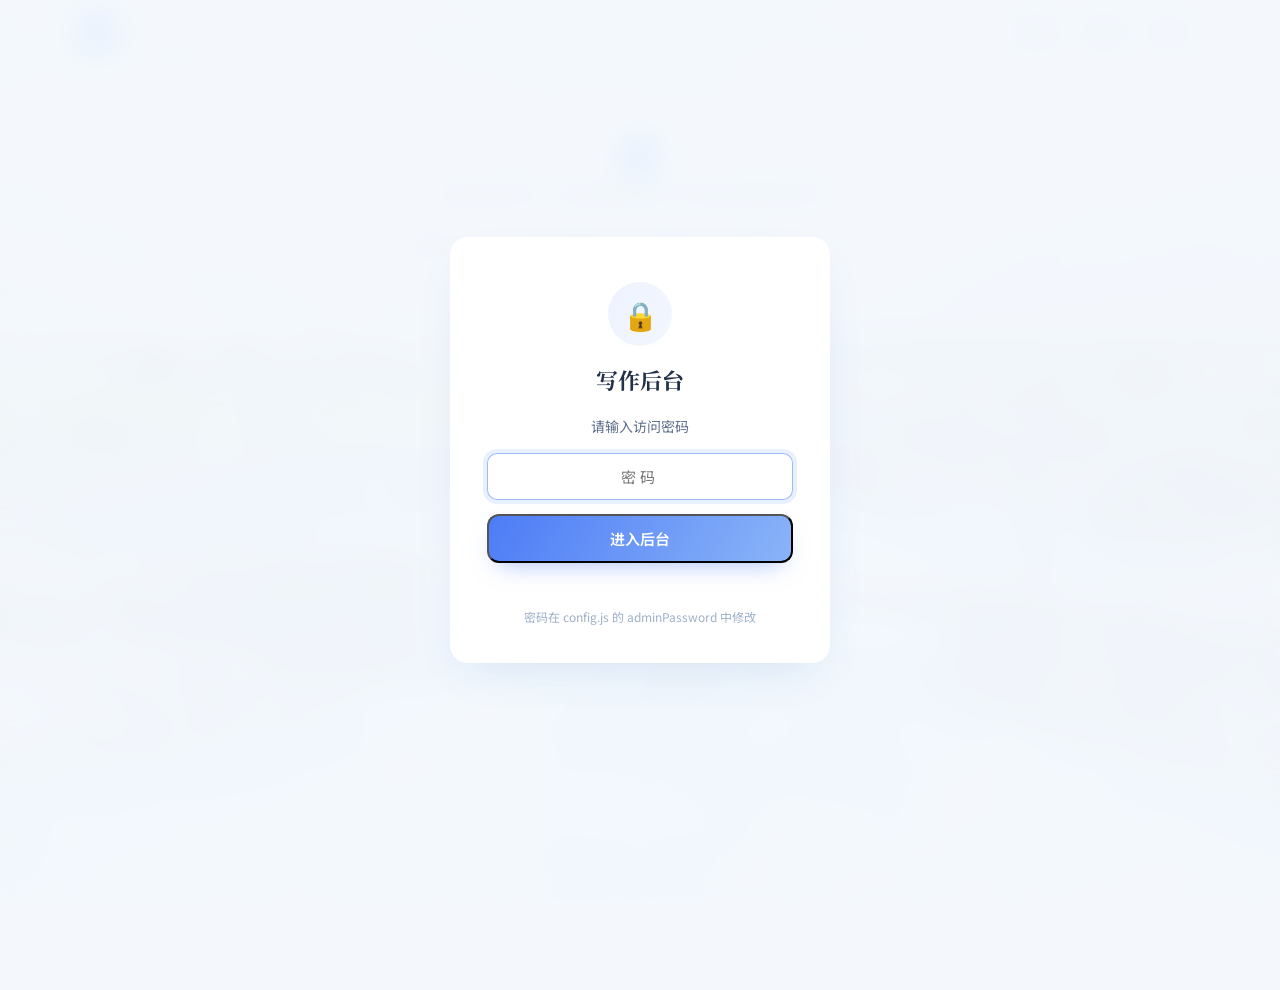
==== admin.html @ 4f680d18 "社交链接：删知乎，加B站/抖音/QQ；图标库新增 douyin/qq；版本号升 v3" ====
<!DOCTYPE html>
<html lang="zh-CN">
<head>
  <meta charset="UTF-8">
  <meta name="viewport" content="width=device-width, initial-scale=1.0">
  <meta name="description" content="写作后台">
  <link rel="icon" href="assets/favicon.svg" type="image/svg+xml">
  <link rel="preconnect" href="https://fonts.googleapis.com">
  <link rel="preconnect" href="https://fonts.gstatic.com" crossorigin>
  <link href="https://fonts.googleapis.com/css2?family=Noto+Serif+SC:wght@600;700&family=Noto+Sans+SC:wght@400;500;700&display=swap" rel="stylesheet">
  <link rel="stylesheet" href="styles.css?v=3">
  <title>写作后台 · 个人博客</title>
</head>
<body>
  <div class="bg-orbs" aria-hidden="true"></div>
  <div class="bg-grid" aria-hidden="true"></div>
  <div class="grain" aria-hidden="true"></div>

  <header class="navbar"></header>

  <!-- 密码门：未解锁时遮住整个后台 -->
  <div class="admin-gate" id="adminGate">
    <div class="admin-gate-card glass">
      <div class="admin-gate-icon">🔒</div>
      <h2>写作后台</h2>
      <p class="admin-gate-tip">请输入访问密码</p>
      <input type="password" id="gatePassword" placeholder="密码" autocomplete="off">
      <button class="btn btn-primary" id="gateBtn" type="button">进入后台</button>
      <p class="admin-gate-err" id="gateErr"></p>
      <p class="admin-gate-hint">密码在 config.js 的 adminPassword 中修改</p>
    </div>
  </div>

  <main class="admin-wrap" id="adminApp" style="display:none;">
    <div class="container">
      <div class="admin-head">
        <div>
          <h1 class="admin-title">写作后台 ✍️</h1>
          <p class="admin-hint" id="adminHint"></p>
        </div>
        <button class="btn btn-primary" id="newBtn" type="button">＋ 新建文章</button>
      </div>

      <div class="file-hint" id="fileHint"></div>

      <div class="admin-layout">
        <!-- 左侧：文章列表 -->
        <aside class="admin-side">
          <div class="admin-list-card glass">
            <h3>📚 文章管理 <span style="color:var(--muted-2);font-weight:400;" id="listCount"></span></h3>
            <ul class="admin-list" id="articleList"></ul>
          </div>
          <div class="glass" style="padding:18px 20px;font-size:13px;color:var(--muted);line-height:1.8;">
            <strong style="color:var(--text);">💡 保存方式</strong><br>
            保存后文章会写入 <code style="font-family:var(--mono);">articles/*.md</code> 文件，
            并自动重建索引。也可以直接把 Markdown 文件丢进 articles 文件夹（需要本地服务在运行时自动刷新）。
          </div>
        </aside>

        <!-- 右侧：编辑器 -->
        <form class="admin-editor glass" id="editorForm">
          <div class="form-row">
            <label for="fTitle">标题 *</label>
            <input type="text" id="fTitle" placeholder="给文章起个标题">
          </div>
          <div class="form-grid">
            <div class="form-row">
              <label for="fSlug">链接别名（留空自动生成）</label>
              <input type="text" id="fSlug" placeholder="如 my-first-post">
            </div>
            <div class="form-row">
              <label for="fDate">发布日期</label>
              <input type="date" id="fDate">
            </div>
            <div class="form-row">
              <label for="fTags">标签（逗号分隔）</label>
              <input type="text" id="fTags" placeholder="技术, 生活">
            </div>
          </div>
          <div class="form-row">
            <label for="fExcerpt">摘要（留空自动从正文截取）</label>
            <input type="text" id="fExcerpt" placeholder="一句话概括这篇文章">
          </div>
          <div class="check-row">
            <label><input type="checkbox" id="fFeatured"> ⭐ 精选（显示在首页）</label>
            <label><input type="checkbox" id="fDraft"> 📦 草稿（不对外显示）</label>
          </div>
          <div class="form-row">
            <label for="fContent">正文（Markdown）*</label>
            <textarea id="fContent" placeholder="# 开始写作…&#10;&#10;支持标题、**加粗**、`代码`、列表、表格、引用等"></textarea>
          </div>
          <div class="admin-actions">
            <button class="btn btn-primary" id="saveBtn" type="submit">💾 保存文章</button>
            <span style="color:var(--muted-2);font-size:13px;" id="saveState"></span>
          </div>
          <div class="editor-preview">
            <p style="margin:0 0 8px;font-size:12px;letter-spacing:2px;color:var(--muted-2);font-weight:600;">LIVE PREVIEW</p>
            <div id="previewBox"><p class="preview-empty">⬅ 在左侧写 Markdown，这里实时预览</p></div>
          </div>
        </form>
      </div>
    </div>
  </main>

  <footer class="footer"></footer>

  <script defer src="config.js?v=3"></script>
  <script defer src="articles/index.bundle.js?v=3"></script>
  <script defer src="js/markdown.js?v=3"></script>
  <script defer src="js/main.js?v=3"></script>
  <script defer src="js/admin.js?v=3"></script>
</body>
</html>
---- styles.css ----
/* ============================================================
 * styles.css —— 浅蓝 · DeepSeek 风格主题
 * 浅蓝白底、品牌蓝 #4d7cf6 强调色、衬线标题、DeepSeek 式上标签框
 * ============================================================ */

/* ---------- 设计变量 ---------- */
:root {
  --bg: #f4f8fd;               /* 浅蓝白 */
  --bg-deep: #e8f1fb;          /* 深一层的浅蓝 */
  --text: #223049;             /* 深蓝灰 */
  --muted: #5e6f8c;            /* 蓝灰 */
  --muted-2: #9db0c9;          /* 更浅的蓝灰 */
  --card: #ffffff;
  --glass: rgba(255, 255, 255, 0.82);
  --glass-border: rgba(255, 255, 255, 0.95);
  --stroke: rgba(110, 150, 205, 0.26);
  --shadow-sm: 0 4px 16px -6px rgba(60, 110, 190, 0.12);
  --shadow: 0 18px 44px -18px rgba(60, 110, 190, 0.18);
  --shadow-lg: 0 30px 70px -26px rgba(60, 110, 190, 0.26);
  --accent: #4d7cf6;           /* 品牌蓝 */
  --accent-2: #8ab4f8;         /* 浅蓝 */
  --accent-deep: #3a5cd9;
  --accent-soft: #e6eeff;      /* 浅蓝底 */
  --grad: linear-gradient(120deg, #4d7cf6, #8ab4f8);
  --grad-soft: linear-gradient(120deg, rgba(77, 124, 246, 0.1), rgba(138, 180, 248, 0.1));
  --radius: 18px;
  --radius-sm: 12px;
  --nav-h: 66px;
  --font: 'Noto Sans SC', 'PingFang SC', 'Microsoft YaHei', system-ui, -apple-system, sans-serif;
  --font-serif: 'Noto Serif SC', 'Songti SC', 'SimSun', serif;
  --mono: 'JetBrains Mono', 'Cascadia Code', Consolas, 'Courier New', monospace;
  --ease: cubic-bezier(0.25, 0.6, 0.3, 1);
}

/* ---------- 基础 ---------- */
*, *::before, *::after { box-sizing: border-box; }
html { scroll-behavior: smooth; -webkit-text-size-adjust: 100%; }
body {
  margin: 0;
  font-family: var(--font);
  font-size: 16px;
  line-height: 1.8;
  color: var(--text);
  background: var(--bg);
  overflow-x: hidden;
  min-height: 100vh;
}
img { max-width: 100%; display: block; }
a { color: inherit; text-decoration: none; }
button { font-family: inherit; cursor: pointer; }
::selection { background: rgba(138, 180, 248, 0.4); }

::-webkit-scrollbar { width: 10px; height: 10px; }
::-webkit-scrollbar-track { background: transparent; }
::-webkit-scrollbar-thumb {
  background: #bcd2f5;
  border-radius: 99px;
  border: 2px solid var(--bg);
}
::-webkit-scrollbar-thumb:hover { background: #a3c0ee; }

.container { width: min(1120px, 92vw); margin-inline: auto; }

/* 内容层：置于背景层（z-index 0/1）之上 */
main, .footer {
  position: relative;
  z-index: 10;
}

/* ---------- 背景：DeepSeek 式浅蓝光背景（多角度柔光 + 光带 + 细网格） ---------- */
.bg-orbs {
  position: fixed;
  top: 0; right: 0; bottom: 0; left: 0;
  z-index: 0;
  overflow: hidden;
  pointer-events: none;
  background:
    /* 顶部浅蓝渐变（DeepSeek 首页同款手法） */
    linear-gradient(180deg, #cfe2fa 0%, rgba(244, 248, 253, 0) 42%),
    /* 中央主柔光 */
    radial-gradient(46% 40% at 50% 26%, rgba(160, 198, 246, 0.5), transparent 70%),
    /* 左上 · 天蓝 */
    radial-gradient(34% 30% at 10% 4%, rgba(175, 210, 250, 0.5), transparent 68%),
    /* 右上 · 浅蓝 */
    radial-gradient(28% 26% at 94% 10%, rgba(185, 215, 252, 0.44), transparent 66%),
    /* 左下 · 雾蓝 */
    radial-gradient(30% 28% at 4% 94%, rgba(195, 220, 252, 0.46), transparent 64%),
    /* 右下 · 淡蓝 */
    radial-gradient(36% 32% at 93% 90%, rgba(170, 205, 246, 0.44), transparent 68%),
    var(--bg);
}
/* 斜向极光光带 */
.bg-orbs::before {
  content: '';
  position: absolute;
  left: 50%; top: 14%;
  width: 150vmax; height: 58vmax;
  transform: translateX(-50%) rotate(-16deg);
  background: radial-gradient(ellipse 48% 52% at 50% 50%, rgba(165, 200, 246, 0.32), transparent 72%);
  filter: blur(8px);
}
/* 中央渐隐的细网格 */
.bg-grid {
  position: fixed;
  top: 0; right: 0; bottom: 0; left: 0;
  z-index: 1;
  pointer-events: none;
  background-image:
    linear-gradient(rgba(90, 130, 200, 0.06) 1px, transparent 1px),
    linear-gradient(90deg, rgba(90, 130, 200, 0.06) 1px, transparent 1px);
  background-size: 48px 48px;
  -webkit-mask-image: radial-gradient(ellipse 85% 72% at 50% 26%, #000 22%, transparent 78%);
  mask-image: radial-gradient(ellipse 85% 72% at 50% 26%, #000 22%, transparent 78%);
}
.grain {
  position: fixed;
  top: 0; right: 0; bottom: 0; left: 0;
  z-index: 1;
  pointer-events: none;
  opacity: 0.35;
  background-image: radial-gradient(rgba(70, 110, 170, 0.06) 1px, transparent 1px);
  background-size: 20px 20px;
}

/* ---------- 背景照片模式（assets/backgrounds/ 或 config.js 指定） ----------
 * 照片铺满全屏，垫一层白色纱幕保证正文可读；
 * brightness 提升照片亮度，纱幕减薄让照片更清晰 */
body.has-bg-image .bg-orbs {
  background: var(--bg-img) center / cover no-repeat, var(--bg);
  filter: brightness(1.15);
}
body.has-bg-image .bg-orbs::before { display: none; } /* 关掉光带，避免抢视觉 */
body.has-bg-image .bg-orbs::after {
  content: '';
  position: absolute; inset: 0;
  background: linear-gradient(180deg, rgba(248, 251, 255, 0.84) 0%, rgba(248, 251, 255, 0.66) 45%, rgba(248, 251, 255, 0.78) 100%);
}
body.has-bg-image .bg-grid { opacity: 0.2; }
body.has-bg-image .grain { opacity: 0.15; }

/* ---------- 通用 ---------- */
.glass {
  background: var(--card);
  border: 1px solid rgba(255, 255, 255, 0.9);
  border-radius: var(--radius);
  box-shadow: var(--shadow);
}
.grad-text {
  background: var(--grad);
  -webkit-background-clip: text; background-clip: text;
  -webkit-text-fill-color: transparent; color: transparent;
}
.section { padding: 84px 0 16px; scroll-margin-top: calc(var(--nav-h) + 20px); }
.section-head { text-align: center; margin-bottom: 44px; }
.section-kicker {
  display: inline-flex; align-items: center; gap: 8px;
  font-size: 12.5px; font-weight: 600; letter-spacing: 3.5px; text-transform: uppercase;
  color: var(--accent);
  padding: 6px 16px; border-radius: 99px;
  background: rgba(255, 255, 255, 0.85);
  border: 1px solid var(--stroke);
}
.section-title {
  font-family: var(--font-serif);
  font-size: clamp(1.75rem, 4vw, 2.5rem);
  font-weight: 700; margin: 18px 0 10px; letter-spacing: 0.5px;
}
.section-sub { color: var(--muted); max-width: 560px; margin: 0 auto; font-size: 15.5px; }

.chip {
  display: inline-flex; align-items: center; gap: 6px;
  padding: 3px 12px; border-radius: 99px;
  font-size: 12.5px; font-weight: 500; line-height: 1.6;
  background: rgba(255, 255, 255, 0.9);
  border: 1px solid var(--stroke);
  color: var(--muted);
  white-space: nowrap;
}
.chip-tag { color: var(--accent-deep); background: var(--accent-soft); border-color: rgba(77, 124, 246, 0.28); }
.chip-date { color: var(--muted); }

/* ---------- 按钮 ---------- */
.btn {
  display: inline-flex; align-items: center; gap: 8px;
  padding: 12px 26px; border-radius: 12px;
  font-weight: 600; font-size: 15px;
  transition: transform 0.25s var(--ease), box-shadow 0.25s var(--ease), background 0.25s;
}
.btn-primary {
  color: #fff;
  background: var(--grad);
  box-shadow: 0 10px 26px -12px rgba(77, 124, 246, 0.6);
}
.btn-primary:hover { transform: translateY(-2px); box-shadow: 0 16px 34px -14px rgba(77, 124, 246, 0.72); }
.btn-ghost {
  color: var(--text);
  background: rgba(255, 255, 255, 0.9);
  border: 1px solid var(--stroke);
  box-shadow: var(--shadow-sm);
}
.btn-ghost:hover { transform: translateY(-2px); box-shadow: var(--shadow); border-color: rgba(77, 124, 246, 0.45); }
.icon { width: 18px; height: 18px; flex: none; }
.icon-sm { width: 14px; height: 14px; }
.icon-xs { width: 12px; height: 12px; }

/* ---------- 导航栏 ---------- */
.navbar {
  position: fixed; top: 0; left: 0; right: 0; z-index: 100;
  height: var(--nav-h);
  display: flex; align-items: center;
  background: rgba(244, 248, 253, 0.85);
  backdrop-filter: blur(16px) saturate(140%);
  -webkit-backdrop-filter: blur(16px) saturate(140%);
  border-bottom: 1px solid transparent;
  transition: box-shadow 0.3s, background 0.3s, border-color 0.3s;
}
.navbar.scrolled {
  background: rgba(244, 248, 253, 0.94);
  border-bottom-color: var(--stroke);
  box-shadow: 0 8px 24px -16px rgba(60, 110, 190, 0.22);
}
.nav-inner { display: flex; align-items: center; justify-content: space-between; gap: 16px; }
.nav-logo { display: flex; align-items: center; gap: 10px; font-family: var(--font-serif); font-weight: 700; font-size: 18px; letter-spacing: 1px; }
.nav-logo-mark {
  display: grid; place-items: center;
  width: 36px; height: 36px; border-radius: 10px;
  background: var(--grad); color: #fff;
  font-size: 17px; font-weight: 700;
  font-family: var(--font-serif);
  box-shadow: 0 8px 18px -8px rgba(77, 124, 246, 0.55);
  transition: transform 0.3s var(--ease);
}
.nav-logo:hover .nav-logo-mark { transform: rotate(-6deg) scale(1.04); }
.nav-links { display: flex; align-items: center; gap: 4px; }
.nav-link {
  padding: 8px 16px; border-radius: 10px;
  font-weight: 500; font-size: 15px; color: var(--muted);
  transition: color 0.2s, background 0.2s;
  display: inline-flex; align-items: center; gap: 6px;
}
.nav-link:hover { color: var(--text); background: rgba(230, 238, 255, 0.7); }
.nav-link.active { color: var(--accent-deep); background: var(--accent-soft); font-weight: 600; }
.nav-burger { display: none; background: none; border: none; width: 40px; height: 40px; flex-direction: column; align-items: center; justify-content: center; gap: 5px; }
.nav-burger span { width: 20px; height: 2px; background: var(--text); border-radius: 2px; transition: 0.3s var(--ease); }
.nav-burger.open span:nth-child(1) { transform: translateY(7px) rotate(45deg); }
.nav-burger.open span:nth-child(2) { opacity: 0; }
.nav-burger.open span:nth-child(3) { transform: translateY(-7px) rotate(-45deg); }

/* ---------- Hero ---------- */
.hero {
  min-height: calc(100vh - var(--nav-h));
  display: flex; align-items: center; justify-content: center;
  padding: calc(var(--nav-h) + 50px) 0 60px;
  text-align: center;
}
/* DeepSeek 式上标签框（悬浮胶囊） */
.hero-badge {
  display: inline-flex; align-items: center; gap: 9px;
  padding: 8px 18px; border-radius: 999px;
  background: rgba(255, 255, 255, 0.72);
  backdrop-filter: blur(12px);
  -webkit-backdrop-filter: blur(12px);
  border: 1px solid rgba(120, 160, 240, 0.45);
  box-shadow: 0 8px 24px -12px rgba(77, 124, 246, 0.4), inset 0 0 0 1px rgba(255, 255, 255, 0.55);
  font-size: 13.5px; font-weight: 500; color: var(--accent-deep);
  transition: transform 0.25s var(--ease), box-shadow 0.25s, border-color 0.25s;
  opacity: 0; animation: fadeUp 0.7s var(--ease) 0.05s forwards;
}
.hero-badge:hover {
  transform: translateY(-2px);
  border-color: rgba(77, 124, 246, 0.65);
  box-shadow: 0 12px 30px -12px rgba(77, 124, 246, 0.5), inset 0 0 0 1px rgba(255, 255, 255, 0.55);
}
.hero-badge .badge-dot {
  width: 8px; height: 8px; border-radius: 50%; flex: none;
  background: linear-gradient(135deg, #4d7cf6, #8ab4f8);
  box-shadow: 0 0 0 3px rgba(77, 124, 246, 0.18);
}
.hero-badge .badge-arrow { font-size: 14px; line-height: 1; color: var(--accent); transition: transform 0.25s var(--ease); }
.hero-badge:hover .badge-arrow { transform: translateX(3px); }
.hero-kicker {
  display: inline-flex; align-items: center; gap: 8px;
  font-size: 13px; font-weight: 600; letter-spacing: 4px;
  color: var(--accent);
  opacity: 0; animation: fadeUp 0.7s var(--ease) 0.15s forwards;
}
.hero-title {
  font-family: var(--font-serif);
  font-size: clamp(2.6rem, 6.5vw, 4.4rem);
  font-weight: 700; letter-spacing: 1px;
  line-height: 1.25; margin: 20px 0 14px;
  opacity: 0; animation: fadeUp 0.7s var(--ease) 0.28s forwards;
}
.hero-name { color: var(--accent); }
.hero-roles {
  font-size: clamp(1.1rem, 2.6vw, 1.45rem);
  color: var(--muted); margin-bottom: 18px;
  opacity: 0; animation: fadeUp 0.7s var(--ease) 0.4s forwards;
}
/* 随机一言组件 */
.hero-quote {
  display: flex; align-items: center; gap: 14px;
  max-width: 640px; margin: 0 auto 30px;
  padding: 13px 18px;
  background: rgba(255, 255, 255, 0.72);
  border: 1px solid rgba(110, 150, 205, 0.24);
  border-radius: 14px;
  backdrop-filter: blur(10px);
  -webkit-backdrop-filter: blur(10px);
  box-shadow: var(--shadow-sm);
  text-align: left;
  opacity: 0; animation: fadeUp 0.7s var(--ease) 0.5s forwards;
}
.hero-quote-mark {
  flex: none; font-size: 24px; line-height: 1;
  color: var(--accent); font-family: var(--font-serif);
  opacity: 0.7;
}
.hero-quote-body { flex: 1; min-width: 0; }
.hero-quote-text {
  margin: 0 0 3px; font-size: 15px; color: #3c4658; line-height: 1.8;
  font-family: var(--font-serif);
}
.hero-quote-from { color: var(--muted-2); font-size: 12.5px; }
.hero-quote-refresh {
  flex: none; width: 34px; height: 34px; border-radius: 50%;
  display: grid; place-items: center;
  border: 1px solid var(--stroke); background: rgba(255, 255, 255, 0.92);
  color: var(--accent);
  transition: transform 0.3s var(--ease), border-color 0.2s, box-shadow 0.2s;
}
.hero-quote-refresh:hover { transform: rotate(160deg); border-color: rgba(77, 124, 246, 0.5); box-shadow: var(--shadow-sm); }
.hero-quote-refresh.spinning { animation: spin 0.7s linear infinite; }
@keyframes spin { to { transform: rotate(360deg); } }
.hero-desc {
  max-width: 620px; margin: 0 auto 34px;
  color: var(--muted); font-size: 16.5px;
  opacity: 0; animation: fadeUp 0.7s var(--ease) 0.6s forwards;
}
.hero-actions {
  display: flex; gap: 14px; justify-content: center; flex-wrap: wrap;
  opacity: 0; animation: fadeUp 0.7s var(--ease) 0.72s forwards;
}
.hero-chips {
  display: flex; gap: 10px; justify-content: center; flex-wrap: wrap;
  margin-top: 46px;
  opacity: 0; animation: fadeUp 0.7s var(--ease) 0.84s forwards;
}
.hero-chip {
  padding: 7px 16px; border-radius: 99px;
  background: rgba(255, 255, 255, 0.9);
  border: 1px solid var(--stroke);
  font-weight: 500; font-size: 13.5px; color: var(--muted);
}

/* ---------- 关于 ---------- */
.about-grid {
  display: grid; grid-template-columns: 290px 1fr; gap: 38px; align-items: start;
}
.about-card { padding: 36px 28px; text-align: center; position: sticky; top: calc(var(--nav-h) + 30px); }
.avatar-wrap {
  width: 140px; height: 140px; margin: 0 auto 20px;
  border-radius: 50%; padding: 5px;
  background: var(--grad);
  box-shadow: 0 14px 30px -12px rgba(77, 124, 246, 0.5);
}
.avatar-wrap img { width: 100%; height: 100%; border-radius: 50%; object-fit: cover; border: 4px solid #fff; }
.about-name { font-family: var(--font-serif); font-size: 21px; font-weight: 700; margin: 0 0 4px; }
.about-role { color: var(--accent); font-weight: 500; font-size: 13.5px; margin-bottom: 18px; }
.about-socials { display: flex; gap: 10px; justify-content: center; flex-wrap: wrap; }
.social-pill {
  display: inline-flex; align-items: center; gap: 7px;
  padding: 7px 14px; border-radius: 10px; font-size: 13px; font-weight: 500;
  background: rgba(255, 255, 255, 0.9); border: 1px solid var(--stroke);
  transition: transform 0.25s var(--ease), box-shadow 0.25s, border-color 0.25s;
}
.social-pill:hover { transform: translateY(-2px); box-shadow: var(--shadow-sm); border-color: rgba(77, 124, 246, 0.45); color: var(--accent-deep); }
.about-main { display: flex; flex-direction: column; gap: 24px; }
.about-text-card { padding: 34px 38px; }
.about-text-card p { margin: 0 0 14px; color: #39445c; font-size: 16px; line-height: 1.95; }
.about-text-card p:last-child { margin-bottom: 0; }
.about-text-card p:first-of-type::first-letter {
  float: left; font-size: 3.1em; line-height: 0.85; padding-right: 10px;
  color: var(--accent);
  font-family: var(--font-serif);
  font-weight: 700;
}
.stats-row { display: grid; grid-template-columns: repeat(auto-fit, minmax(140px, 1fr)); gap: 16px; }
.stat-card { padding: 24px 18px; text-align: center; transition: transform 0.3s var(--ease), box-shadow 0.3s; }
.stat-card:hover { transform: translateY(-4px); box-shadow: var(--shadow-lg); }
.stat-num { font-family: var(--font-serif); font-size: 2rem; font-weight: 700; color: var(--accent); }
.stat-label { color: var(--muted); font-size: 13.5px; margin-top: 4px; }
.skill-card { padding: 30px 34px; }
.skill-item { margin-bottom: 18px; }
.skill-item:last-child { margin-bottom: 0; }
.skill-top { display: flex; justify-content: space-between; font-size: 14.5px; margin-bottom: 8px; font-weight: 600; }
.skill-bar {
  height: 7px; border-radius: 99px; overflow: hidden;
  background: rgba(77, 124, 246, 0.12);
}
.skill-fill {
  height: 100%; width: 0; border-radius: 99px;
  background: var(--grad);
  transition: width 1.2s var(--ease);
}
.interest-chips { display: flex; flex-wrap: wrap; gap: 10px; }
.interest-chip {
  padding: 7px 15px; border-radius: 99px; font-size: 13.5px;
  background: rgba(255, 255, 255, 0.9); border: 1px solid var(--stroke);
  color: var(--muted); font-weight: 500;
  transition: 0.25s var(--ease);
}
.interest-chip:hover { transform: translateY(-2px); color: var(--accent-deep); border-color: rgba(77, 124, 246, 0.45); box-shadow: var(--shadow-sm); }

/* ---------- 文章卡片 ---------- */
.posts-grid {
  display: grid; grid-template-columns: repeat(auto-fill, minmax(320px, 1fr)); gap: 24px;
}
.post-card { overflow: hidden; transition: transform 0.3s var(--ease), box-shadow 0.3s; }
.post-card:hover { transform: translateY(-5px); box-shadow: var(--shadow-lg); }
.post-cover {
  position: relative; display: block; height: 176px;
  display: flex; align-items: center; justify-content: center;
  overflow: hidden;
  /* 背景渐变由 js/main.js 的 coverFor(slug) 按文章生成内联样式 */
}
.post-cover::after {
  content: ''; position: absolute; inset: 0;
  background-image: radial-gradient(rgba(77, 124, 246, 0.12) 1.5px, transparent 1.5px);
  background-size: 22px 22px;
}
.post-cover-icon {
  font-size: 3.8rem; line-height: 1; position: relative; z-index: 1;
  opacity: 0.9;
}
.post-badge {
  position: absolute; top: 14px; left: 14px; z-index: 2;
  padding: 5px 12px; border-radius: 99px;
  background: rgba(255, 255, 255, 0.92);
  font-size: 12px; font-weight: 600; color: var(--accent-deep);
  box-shadow: var(--shadow-sm);
}
.post-body { padding: 24px 26px 22px; }
.post-meta { display: flex; align-items: center; gap: 12px; margin-bottom: 12px; flex-wrap: wrap; }
.post-readtime { color: var(--muted-2); font-size: 13px; }
.post-title { font-family: var(--font-serif); font-size: 1.24rem; line-height: 1.5; margin: 0 0 10px; font-weight: 700; letter-spacing: 0.3px; }
.post-title a { transition: color 0.2s; }
.post-title a:hover { color: var(--accent); }
.post-excerpt {
  color: var(--muted); font-size: 14.5px; margin: 0 0 16px;
  display: -webkit-box; -webkit-line-clamp: 2; -webkit-box-orient: vertical; overflow: hidden;
}
.post-foot { display: flex; align-items: center; justify-content: space-between; gap: 10px; flex-wrap: wrap; }
.post-more {
  display: inline-flex; align-items: center; gap: 6px;
  font-weight: 600; font-size: 14px; color: var(--accent);
  transition: gap 0.25s var(--ease);
}
.post-more:hover { gap: 10px; }

/* ---------- 文章列表页 ---------- */
.list-hero { padding: calc(var(--nav-h) + 70px) 0 8px; text-align: center; }
.list-title { font-family: var(--font-serif); font-size: clamp(2rem, 5vw, 2.9rem); font-weight: 700; letter-spacing: 1px; margin: 14px 0 8px; }
.list-sub { color: var(--muted); margin: 0 0 30px; }
.list-tools { display: flex; gap: 14px; justify-content: center; flex-wrap: wrap; margin-bottom: 40px; }
.search-box { position: relative; flex: 1; min-width: 260px; max-width: 480px; }
.search-box input {
  width: 100%; padding: 12px 20px 12px 46px;
  border-radius: 12px; border: 1px solid var(--stroke);
  background: rgba(255, 255, 255, 0.92);
  font-family: inherit; font-size: 15px; color: var(--text);
  outline: none; transition: 0.25s;
}
.search-box input:focus { border-color: rgba(77, 124, 246, 0.55); box-shadow: 0 0 0 4px rgba(138, 180, 248, 0.2); }
.search-box .search-ico {
  position: absolute; left: 17px; top: 50%; transform: translateY(-50%);
  color: var(--muted-2); pointer-events: none;
}
.tag-filters { display: flex; gap: 8px; flex-wrap: wrap; justify-content: center; }
.tag-filter {
  padding: 8px 18px; border-radius: 99px; border: 1px solid var(--stroke);
  background: rgba(255, 255, 255, 0.85);
  font-size: 14px; font-weight: 500; color: var(--muted);
  transition: 0.25s var(--ease);
}
.tag-filter:hover { transform: translateY(-2px); border-color: rgba(77, 124, 246, 0.45); }
.tag-filter.on { color: #fff; background: var(--grad); border-color: transparent; box-shadow: 0 8px 20px -10px rgba(77, 124, 246, 0.55); }
.empty-tip { text-align: center; color: var(--muted); padding: 60px 0; font-size: 16px; }
.empty-tip .big { font-size: 3rem; display: block; margin-bottom: 12px; }

/* ---------- 文章阅读页 ---------- */
.read-progress {
  position: fixed; top: 0; left: 0; right: 0; z-index: 200; height: 3px;
  background: var(--grad); width: 0;
}
.reader { padding: calc(var(--nav-h) + 50px) 0 70px; }
.reader-layout { display: grid; grid-template-columns: 1fr 230px; gap: 40px; align-items: start; }
.reader-main { min-width: 0; }
.reader-card { padding: clamp(28px, 5vw, 56px); }
.article-head { margin-bottom: 34px; text-align: center; }
.article-tags { display: flex; gap: 8px; justify-content: center; flex-wrap: wrap; margin-bottom: 18px; }
.article-title { font-family: var(--font-serif); font-size: clamp(1.7rem, 4.2vw, 2.6rem); font-weight: 700; letter-spacing: 0.5px; line-height: 1.35; margin: 0 0 18px; }
.article-meta { display: flex; justify-content: center; gap: 18px; flex-wrap: wrap; color: var(--muted); font-size: 14px; }
.article-meta span { display: inline-flex; align-items: center; gap: 6px; }
.article-cover {
  border-radius: var(--radius-sm); overflow: hidden; margin-bottom: 34px;
  box-shadow: var(--shadow); aspect-ratio: 21/9;
}
.article-cover img { width: 100%; height: 100%; object-fit: cover; }

/* 文章正文 */
.prose { font-size: 16px; color: #3c4658; line-height: 2; }
.prose > :first-child { margin-top: 0; }
.prose > :last-child { margin-bottom: 0; }
.prose h2, .prose h3, .prose h4 {
  font-family: var(--font-serif);
  color: var(--text); font-weight: 700; letter-spacing: 0.3px; line-height: 1.4;
  scroll-margin-top: calc(var(--nav-h) + 24px);
}
.prose h2 { font-size: 1.55rem; margin: 2.2em 0 0.8em; padding-left: 16px; position: relative; }
.prose h2::before {
  content: ''; position: absolute; left: 0; top: 0.16em; bottom: 0.16em; width: 4px;
  border-radius: 99px; background: var(--grad);
}
.prose h3 { font-size: 1.28rem; margin: 1.8em 0 0.7em; }
.prose h4 { font-size: 1.1rem; margin: 1.5em 0 0.6em; }
.prose p { margin: 0 0 1.35em; }
.prose a { color: var(--accent-deep); font-weight: 500; border-bottom: 1px solid rgba(77, 124, 246, 0.35); transition: 0.2s; }
.prose a:hover { border-bottom-color: var(--accent); }
.prose strong { color: var(--text); font-weight: 700; }
.prose mark { background: linear-gradient(120deg, rgba(180, 210, 250, 0.6), rgba(200, 222, 252, 0.6)); padding: 0 4px; border-radius: 4px; }
.prose del { color: var(--muted-2); }
.prose ul, .prose ol { margin: 0 0 1.35em; padding-left: 1.6em; }
.prose li { margin-bottom: 0.45em; }
.prose li::marker { color: var(--accent); }
.prose li > ul, .prose li > ol { margin: 0.45em 0; }
.prose .task-list { list-style: none; padding-left: 0.2em; }
.prose .task-item { display: flex; gap: 10px; align-items: baseline; }
.prose .task-item input { accent-color: var(--accent); transform: translateY(2px); }
.prose .task-item.done span { color: var(--muted-2); text-decoration: line-through; }
.prose blockquote {
  margin: 1.7em 0; padding: 18px 24px;
  border-left: 3px solid var(--accent);
  background: var(--accent-soft);
  border-radius: 0 var(--radius-sm) var(--radius-sm) 0;
  color: #4a5a78;
}
.prose blockquote p { margin: 0; }
.prose code.inline-code {
  font-family: var(--mono); font-size: 0.88em;
  background: var(--accent-soft);
  color: var(--accent-deep);
  padding: 2px 8px; border-radius: 6px;
  border: 1px solid rgba(77, 124, 246, 0.22);
}
.prose pre {
  margin: 1.7em 0; padding: 22px 24px;
  background: #1e2a44;
  border-radius: var(--radius-sm);
  overflow-x: auto;
  box-shadow: var(--shadow-sm);
}
.prose pre code {
  font-family: var(--mono); font-size: 13.5px; line-height: 1.7;
  color: #dbe7fb;
}
.prose hr { border: none; height: 1px; margin: 2.8em auto; width: 60%; background: linear-gradient(90deg, transparent, var(--stroke), transparent); }
.prose img {
  border-radius: var(--radius-sm); margin: 1.7em auto;
  box-shadow: var(--shadow); width: 100%;
}
.prose .table-wrap { overflow-x: auto; margin: 1.7em 0; border-radius: var(--radius-sm); box-shadow: var(--shadow-sm); }
.prose table { width: 100%; border-collapse: collapse; font-size: 14.5px; background: rgba(255, 255, 255, 0.9); }
.prose th {
  background: var(--grad-soft); color: var(--text); font-weight: 600;
  text-align: left; padding: 12px 16px;
  font-family: var(--font-serif);
}
.prose td { padding: 11px 16px; border-top: 1px solid var(--stroke); }
.prose tbody tr:nth-child(even) { background: rgba(230, 238, 255, 0.4); }

/* 目录 */
.toc { position: sticky; top: calc(var(--nav-h) + 30px); padding: 22px 20px; max-height: calc(100vh - var(--nav-h) - 60px); overflow: auto; }
.toc-title { font-size: 12.5px; font-weight: 700; letter-spacing: 2.5px; color: var(--muted-2); text-transform: uppercase; margin: 0 0 12px; display: flex; align-items: center; gap: 8px; }
.toc-list { list-style: none; margin: 0; padding: 0; border-left: 2px solid rgba(77, 124, 246, 0.2); }
.toc-list li { margin: 2px 0; }
.toc-list a {
  display: block; padding: 6px 12px; font-size: 13.5px; color: var(--muted);
  border-radius: 8px; transition: 0.2s; line-height: 1.5;
}
.toc-list a:hover { color: var(--accent-deep); background: var(--accent-soft); }
.toc-list .lv-3 { padding-left: 26px; font-size: 13px; }

/* 上一篇 / 下一篇 */
.article-nav { display: grid; grid-template-columns: 1fr 1fr; gap: 16px; margin-top: 30px; }
.article-nav a {
  padding: 18px 22px; border-radius: var(--radius-sm);
  background: rgba(255, 255, 255, 0.92); border: 1px solid rgba(255, 255, 255, 0.9);
  box-shadow: var(--shadow-sm);
  transition: 0.3s var(--ease);
}
.article-nav a:hover { transform: translateY(-3px); box-shadow: var(--shadow); }
.article-nav .nav-label { font-size: 12px; color: var(--muted-2); letter-spacing: 1px; display: flex; align-items: center; gap: 6px; margin-bottom: 6px; }
.article-nav .nav-title { font-family: var(--font-serif); font-weight: 700; font-size: 15px; overflow: hidden; text-overflow: ellipsis; white-space: nowrap; }
.article-nav .next { text-align: right; }

/* ---------- 评论区 ---------- */
.comments { margin-top: 30px; padding: 30px 34px; }
.comments-head { display: flex; align-items: baseline; justify-content: space-between; gap: 12px; margin-bottom: 20px; }
.comments-title { font-family: var(--font-serif); font-size: 1.25rem; font-weight: 700; margin: 0; }
.comments-count { color: var(--muted-2); font-size: 13px; }
.comments-list { display: flex; flex-direction: column; gap: 20px; margin-bottom: 24px; }
.comments-empty { color: var(--muted-2); text-align: center; padding: 22px 0; margin: 0; font-size: 14px; }
.comment-item { display: flex; gap: 14px; }
.comment-avatar {
  width: 40px; height: 40px; border-radius: 50%; flex: none;
  display: grid; place-items: center;
  color: #fff; font-weight: 700; font-size: 16px;
  font-family: var(--font-serif);
  box-shadow: 0 6px 14px -6px rgba(60, 110, 190, 0.45);
}
.comment-body { flex: 1; min-width: 0; }
.comment-meta { display: flex; align-items: baseline; gap: 10px; margin-bottom: 4px; }
.comment-name { font-weight: 600; font-size: 14.5px; color: var(--text); }
.comment-time { color: var(--muted-2); font-size: 12.5px; }
.comment-text {
  margin: 0; color: #3c4658; font-size: 15px; line-height: 1.85;
  white-space: pre-wrap; word-break: break-word;
  background: rgba(244, 248, 253, 0.7);
  border: 1px solid rgba(110, 150, 205, 0.14);
  border-radius: 4px 14px 14px 14px;
  padding: 12px 16px;
}
.comment-form { display: flex; flex-direction: column; gap: 12px; border-top: 1px dashed var(--stroke); padding-top: 22px; }
.comment-form input[type="text"] {
  width: min(260px, 100%); padding: 10px 14px; border-radius: 10px;
  border: 1px solid var(--stroke); background: rgba(255, 255, 255, 0.92);
  font-family: inherit; font-size: 14.5px; color: var(--text); outline: none; transition: 0.2s;
}
.comment-form textarea {
  width: 100%; padding: 12px 14px; border-radius: 12px;
  border: 1px solid var(--stroke); background: rgba(255, 255, 255, 0.92);
  font-family: inherit; font-size: 14.5px; color: var(--text); outline: none;
  resize: vertical; transition: 0.2s; line-height: 1.7;
}
.comment-form input:focus, .comment-form textarea:focus {
  border-color: rgba(77, 124, 246, 0.55);
  box-shadow: 0 0 0 4px rgba(138, 180, 248, 0.2);
}
.comment-actions { display: flex; align-items: center; justify-content: space-between; gap: 12px; flex-wrap: wrap; }
.comment-tip { color: var(--accent); font-size: 13px; }

/* 评论表单：昵称 + 匿名选项 */
.comment-form-fields { display: flex; align-items: center; gap: 14px; flex-wrap: wrap; }
.comment-anon-opt {
  display: inline-flex; align-items: center; gap: 7px;
  font-size: 13.5px; color: var(--muted); font-weight: 500; cursor: pointer;
  white-space: nowrap;
}
.comment-anon-opt input { accent-color: var(--accent); width: 15px; height: 15px; cursor: pointer; }
.comment-form input[type="text"]:disabled { opacity: 0.5; }

/* 评论操作：点赞 / 回复 */
.comment-actions-row { display: flex; align-items: center; gap: 8px; margin-top: 8px; }
/* 纯静态部署（无评论后端）：隐藏点赞/回复按钮，评论只读展示 */
.no-comment-api .comment-actions-row { display: none; }

/* giscus 评论（线上部署，GitHub Discussions 驱动） */
.giscus-wrap { min-height: 240px; }
.giscus-frame { width: 100%; border: none; }
.comment-like, .comment-reply-btn {
  display: inline-flex; align-items: center; gap: 5px;
  padding: 3px 12px; border-radius: 99px;
  border: 1px solid var(--stroke); background: rgba(255, 255, 255, 0.85);
  font-size: 12.5px; color: var(--muted); font-weight: 500;
  transition: 0.2s var(--ease);
}
.comment-like:hover, .comment-reply-btn:hover { color: var(--accent); border-color: rgba(77, 124, 246, 0.45); transform: translateY(-1px); }
.comment-like .like-heart { font-size: 13px; }
.comment-like.on { color: #e14a6f; border-color: rgba(225, 74, 111, 0.45); background: rgba(255, 226, 233, 0.6); }
.comment-like.on .like-heart { animation: likePop 0.35s var(--ease); }
@keyframes likePop { 0% { transform: scale(1); } 45% { transform: scale(1.5); } 100% { transform: scale(1); } }

/* 回复楼中楼 */
.comment-replies {
  margin: 14px 0 0 54px; padding-left: 16px;
  border-left: 2px solid rgba(77, 124, 246, 0.16);
  display: flex; flex-direction: column; gap: 18px;
}
.comment-item.is-reply .comment-avatar { width: 32px; height: 32px; font-size: 14px; }
.comment-item.is-reply .comment-text { font-size: 14px; background: rgba(244, 248, 253, 0.55); }
.comment-reply-to { color: var(--accent); font-size: 12.5px; font-weight: 500; }
.comment-avatar.is-anon {
  background: linear-gradient(135deg, #94a3b8, #cbd5e1);
  box-shadow: none;
  font-size: 15px;
}
/* 站长（作者）评论：专属头像与徽章 */
.comment-avatar.is-author {
  background: linear-gradient(135deg, #4d7cf6, #8ab4f8);
  box-shadow: 0 6px 14px -6px rgba(77, 124, 246, 0.6);
  outline: 2px solid rgba(77, 124, 246, 0.25);
  outline-offset: 1px;
}
.comment-author-tag {
  display: inline-flex; align-items: center;
  padding: 1px 9px; border-radius: 99px;
  background: var(--grad);
  color: #fff; font-size: 11px; font-weight: 600;
  line-height: 1.7;
  box-shadow: 0 4px 10px -4px rgba(77, 124, 246, 0.5);
}
.comment-reply-form {
  display: none; flex-direction: column; gap: 10px;
  padding: 14px; margin-top: 4px;
  background: rgba(244, 248, 253, 0.7);
  border: 1px solid rgba(110, 150, 205, 0.18);
  border-radius: 12px;
}
.comment-reply-form.open { display: flex; }
.comment-reply-form input[type="text"], .comment-reply-form textarea {
  padding: 9px 12px; border-radius: 10px;
  border: 1px solid var(--stroke); background: rgba(255, 255, 255, 0.92);
  font-family: inherit; font-size: 14px; color: var(--text); outline: none;
  transition: 0.2s;
}
.comment-reply-form textarea { resize: vertical; line-height: 1.6; }
.comment-reply-form input:focus, .comment-reply-form textarea:focus {
  border-color: rgba(77, 124, 246, 0.55);
  box-shadow: 0 0 0 4px rgba(138, 180, 248, 0.2);
}
.comment-reply-form .comment-actions { margin-top: 2px; }
.btn-sm { padding: 8px 18px; font-size: 13.5px; }

@media (max-width: 720px) {
  .comment-replies { margin-left: 12px; }
}

/* ---------- 后台密码门 ---------- */
.admin-gate {
  position: fixed;
  top: 0; right: 0; bottom: 0; left: 0;
  z-index: 500;
  display: flex; align-items: center; justify-content: center;
  padding: 20px;
  background: rgba(244, 248, 253, 0.92);
  backdrop-filter: blur(14px);
  -webkit-backdrop-filter: blur(14px);
}
.admin-gate-card {
  width: min(380px, 92vw);
  padding: 44px 36px 34px;
  text-align: center;
  display: flex; flex-direction: column; gap: 14px; align-items: center;
}
.admin-gate-icon {
  width: 64px; height: 64px; border-radius: 50%;
  display: grid; place-items: center;
  background: var(--grad-soft);
  font-size: 28px;
}
.admin-gate-card h2 { font-family: var(--font-serif); font-size: 22px; margin: 0; }
.admin-gate-tip { margin: 0; color: var(--muted); font-size: 14px; }
.admin-gate-card input {
  width: 100%; padding: 12px 16px; border-radius: 10px;
  border: 1px solid var(--stroke);
  background: rgba(255, 255, 255, 0.95);
  font-family: inherit; font-size: 15px; text-align: center; letter-spacing: 4px;
  color: var(--text); outline: none; transition: 0.2s;
}
.admin-gate-card input:focus {
  border-color: rgba(77, 124, 246, 0.55);
  box-shadow: 0 0 0 4px rgba(138, 180, 248, 0.2);
}
.admin-gate-card .btn { width: 100%; justify-content: center; }
.admin-gate-err { margin: 0; color: #c0392b; font-size: 13px; min-height: 1.2em; }
.admin-gate-hint { margin: 0; color: var(--muted-2); font-size: 12px; }

/* ---------- 后台 ---------- */
.admin-wrap { padding: calc(var(--nav-h) + 40px) 0 60px; }
.admin-head { display: flex; align-items: center; justify-content: space-between; gap: 16px; flex-wrap: wrap; margin-bottom: 26px; }
.admin-title { font-family: var(--font-serif); font-size: 1.8rem; font-weight: 700; margin: 0; letter-spacing: 0.5px; }
.admin-hint { color: var(--muted); font-size: 14px; margin-top: 6px; }
.admin-layout { display: grid; grid-template-columns: 300px 1fr; gap: 24px; align-items: start; }
.admin-side { display: flex; flex-direction: column; gap: 16px; position: sticky; top: calc(var(--nav-h) + 20px); }
.admin-list-card { padding: 18px; }
.admin-list-card h3 { margin: 0 0 12px; font-size: 15px; display: flex; align-items: center; gap: 8px; }
.admin-list { list-style: none; margin: 0; padding: 0; max-height: 52vh; overflow: auto; display: flex; flex-direction: column; gap: 6px; }
.admin-list li {
  display: flex; align-items: center; gap: 10px;
  padding: 10px 12px; border-radius: 10px;
  border: 1px solid transparent; cursor: pointer;
  font-size: 14px; transition: 0.2s;
}
.admin-list li:hover { background: rgba(255, 255, 255, 0.9); border-color: var(--stroke); }
.admin-list li.on { background: var(--accent-soft); border-color: rgba(77, 124, 246, 0.3); }
.admin-list .t { flex: 1; overflow: hidden; text-overflow: ellipsis; white-space: nowrap; }
.admin-list .draft-tag { font-size: 11px; color: #7a6a30; background: rgba(230, 220, 160, 0.5); padding: 1px 8px; border-radius: 99px; }
.admin-list .del { color: var(--muted-2); padding: 4px; border-radius: 6px; transition: 0.2s; display: inline-flex; }
.admin-list .del:hover { color: #c0392b; background: rgba(240, 200, 195, 0.5); }
.admin-editor { padding: 26px 28px; display: flex; flex-direction: column; gap: 16px; }
.form-row { display: flex; flex-direction: column; gap: 7px; }
.form-row label { font-size: 13.5px; font-weight: 600; color: var(--muted); display: flex; align-items: center; gap: 6px; }
.form-row input[type="text"], .form-row input[type="date"], .form-row textarea {
  padding: 11px 14px; border-radius: 10px;
  border: 1px solid var(--stroke);
  background: rgba(255, 255, 255, 0.92);
  font-family: inherit; font-size: 15px; color: var(--text);
  outline: none; transition: 0.2s;
}
.form-row input:focus, .form-row textarea:focus {
  border-color: rgba(77, 124, 246, 0.55);
  box-shadow: 0 0 0 4px rgba(138, 180, 248, 0.2);
}
.form-row textarea { resize: vertical; min-height: 300px; font-family: var(--mono); font-size: 13.5px; line-height: 1.7; }
.form-grid { display: grid; grid-template-columns: 2fr 1fr 1fr; gap: 14px; }
.check-row { display: flex; gap: 22px; flex-wrap: wrap; }
.check-row label { display: inline-flex; align-items: center; gap: 8px; font-size: 14px; color: var(--muted); font-weight: 500; cursor: pointer; }
.check-row input { accent-color: var(--accent); width: 16px; height: 16px; }
.admin-actions { display: flex; gap: 12px; align-items: center; }
.editor-preview {
  margin-top: 4px; padding: 24px 26px;
  background: rgba(255, 255, 255, 0.6);
  border: 1px dashed rgba(77, 124, 246, 0.35);
  border-radius: var(--radius-sm);
}
.editor-preview .prose { font-size: 15px; }
.preview-empty { color: var(--muted-2); text-align: center; padding: 30px 0; font-size: 14px; }
.file-hint {
  padding: 12px 16px; border-radius: 12px; font-size: 13.5px; line-height: 1.7;
  background: rgba(200, 222, 252, 0.55); border: 1px solid rgba(90, 130, 200, 0.35);
  color: #3a5cd9;
  display: none;
}
.file-hint.show { display: block; }

/* ---------- 页脚 ---------- */
.footer { margin-top: 90px; padding: 46px 0 34px; border-top: 1px solid var(--stroke); background: rgba(255, 255, 255, 0.6); }
.footer-grid { display: flex; flex-direction: column; gap: 18px; align-items: center; text-align: center; }
.footer-brand { display: flex; flex-direction: column; gap: 6px; align-items: center; }
.footer-logo {
  width: 38px; height: 38px; border-radius: 10px; display: grid; place-items: center;
  background: var(--grad); color: #fff; font-weight: 700; font-size: 17px;
  font-family: var(--font-serif);
  box-shadow: 0 8px 18px -8px rgba(77, 124, 246, 0.55);
}
.footer-brand p { margin: 0; color: var(--muted); font-size: 14.5px; max-width: 480px; }
.footer-socials { display: flex; gap: 10px; flex-wrap: wrap; justify-content: center; }
.footer-social {
  display: inline-flex; align-items: center; gap: 7px;
  padding: 8px 15px; border-radius: 10px;
  background: rgba(255, 255, 255, 0.92); border: 1px solid rgba(255, 255, 255, 0.95);
  font-size: 13.5px; font-weight: 500; color: var(--muted);
  transition: 0.25s var(--ease);
}
.footer-social:hover { transform: translateY(-2px); color: var(--accent-deep); box-shadow: var(--shadow-sm); }
.footer-copy { margin: 0; color: var(--muted-2); font-size: 13px; }
.footer-copy a { color: var(--muted); border-bottom: 1px dotted; }

/* ---------- 动效工具 ---------- */
.reveal { opacity: 0; transform: translateY(22px); transition: opacity 0.7s var(--ease), transform 0.7s var(--ease); }
.reveal.visible { opacity: 1; transform: none; }

.to-top {
  position: fixed; right: 26px; bottom: 26px; z-index: 90;
  width: 44px; height: 44px; border-radius: 12px;
  display: grid; place-items: center;
  background: rgba(255, 255, 255, 0.92);
  border: 1px solid var(--stroke); box-shadow: var(--shadow);
  color: var(--accent);
  opacity: 0; transform: translateY(16px); pointer-events: none;
  transition: 0.3s var(--ease);
}
.to-top.show { opacity: 1; transform: none; pointer-events: auto; }
.to-top:hover { transform: translateY(-3px); box-shadow: var(--shadow-lg); }

.toast-box { position: fixed; top: calc(var(--nav-h) + 16px); right: 20px; z-index: 300; display: flex; flex-direction: column; gap: 10px; }
.toast {
  padding: 13px 20px; border-radius: 12px; font-size: 14px; font-weight: 500;
  background: rgba(34, 48, 73, 0.94); color: #f4f8fd;
  box-shadow: var(--shadow-lg);
  animation: toastIn 0.35s var(--ease);
  max-width: 340px;
}
.toast-success { background: linear-gradient(120deg, rgba(70, 130, 90, 0.96), rgba(77, 124, 246, 0.96)); }
.toast-error { background: linear-gradient(120deg, rgba(180, 60, 60, 0.96), rgba(200, 70, 70, 0.96)); }
.toast.out { opacity: 0; transform: translateX(20px); transition: 0.3s; }

/* ---------- 动画关键帧 ---------- */
@keyframes fadeUp { from { opacity: 0; transform: translateY(16px); } to { opacity: 1; transform: none; } }
@keyframes toastIn { from { opacity: 0; transform: translateX(24px); } to { opacity: 1; transform: none; } }

/* ---------- 响应式 ---------- */
@media (max-width: 980px) {
  .about-grid { grid-template-columns: 1fr; }
  .about-card { position: static; }
  .reader-layout { grid-template-columns: 1fr; }
  .toc { position: static; max-height: none; order: -1; }
  .admin-layout { grid-template-columns: 1fr; }
  .admin-side { position: static; }
}
@media (max-width: 720px) {
  /* 移动端性能：隐藏高密度纸纹层，减少滚动重绘 */
  .grain { display: none; }
  .bg-grid { background-size: 40px 40px; }
  .nav-links {
    position: fixed; top: var(--nav-h); left: 0; right: 0;
    flex-direction: column; align-items: stretch; gap: 4px;
    padding: 14px 20px 20px;
    background: rgba(244, 248, 253, 0.96);
    border-bottom: 1px solid var(--stroke);
    box-shadow: var(--shadow);
    transform: translateY(-130%); opacity: 0; pointer-events: none;
    transition: 0.35s var(--ease);
  }
  .nav-links.open { transform: none; opacity: 1; pointer-events: auto; }
  .nav-link { padding: 12px 16px; justify-content: center; font-size: 16px; }
  .nav-burger { display: flex; }
  .form-grid { grid-template-columns: 1fr; }
  .article-nav { grid-template-columns: 1fr; }
  .article-nav .next { text-align: left; }
  .posts-grid { grid-template-columns: 1fr; }
  .section { padding-top: 64px; }
}

/* ---------- 减弱动效 ---------- */
@media (prefers-reduced-motion: reduce) {
  *, *::before, *::after { animation-duration: 0.01ms !important; animation-iteration-count: 1 !important; transition-duration: 0.01ms !important; }
  html { scroll-behavior: auto; }
  .reveal { opacity: 1; transform: none; }
}
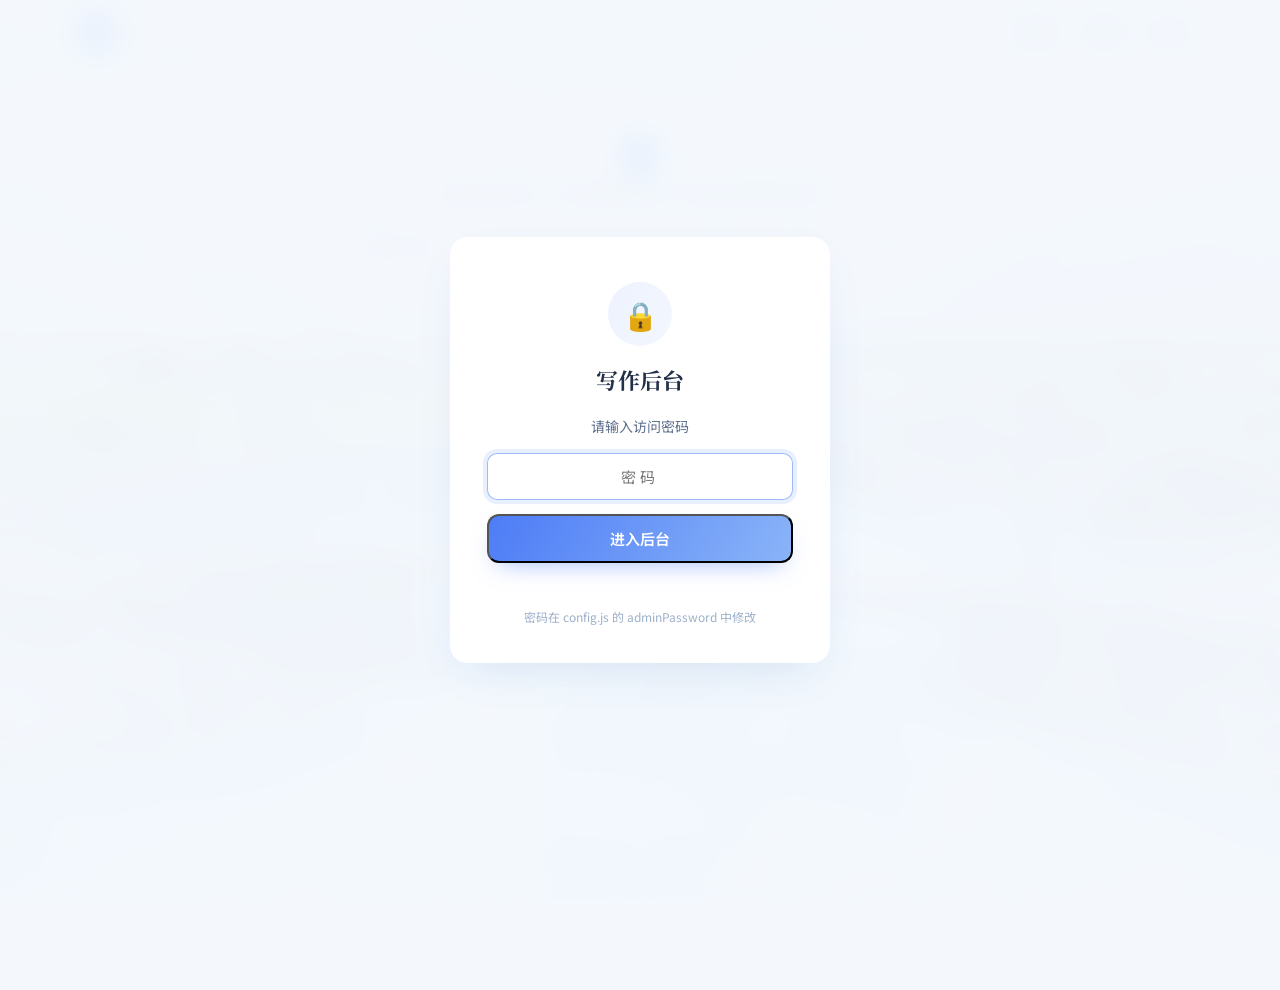
==== commit 0189f7ac: "社交链接：新增洛谷（luogu.com.cn/user/784310）+ 官方图标；版本号 v6" ====
--- a/admin.html
+++ b/admin.html
@@ -8,7 +8,7 @@
   <link rel="preconnect" href="https://fonts.googleapis.com">
   <link rel="preconnect" href="https://fonts.gstatic.com" crossorigin>
   <link href="https://fonts.googleapis.com/css2?family=Noto+Serif+SC:wght@600;700&family=Noto+Sans+SC:wght@400;500;700&display=swap" rel="stylesheet">
-  <link rel="stylesheet" href="styles.css?v=3">
+  <link rel="stylesheet" href="styles.css?v=6">
   <title>写作后台 · 个人博客</title>
 </head>
 <body>
@@ -104,10 +104,10 @@
 
   <footer class="footer"></footer>
 
-  <script defer src="config.js?v=3"></script>
-  <script defer src="articles/index.bundle.js?v=3"></script>
-  <script defer src="js/markdown.js?v=3"></script>
-  <script defer src="js/main.js?v=3"></script>
-  <script defer src="js/admin.js?v=3"></script>
+  <script defer src="config.js?v=6"></script>
+  <script defer src="articles/index.bundle.js?v=6"></script>
+  <script defer src="js/markdown.js?v=6"></script>
+  <script defer src="js/main.js?v=6"></script>
+  <script defer src="js/admin.js?v=6"></script>
 </body>
 </html>
--- a/styles.css
+++ b/styles.css
@@ -886,6 +886,42 @@
 .toast-error { background: linear-gradient(120deg, rgba(180, 60, 60, 0.96), rgba(200, 70, 70, 0.96)); }
 .toast.out { opacity: 0; transform: translateX(20px); transition: 0.3s; }
 
+/* ---------- 二维码弹窗（社交按钮点开显示） ---------- */
+.qr-overlay {
+  position: fixed; inset: 0; z-index: 400;
+  display: flex; align-items: center; justify-content: center;
+  background: rgba(34, 48, 73, 0.45);
+  backdrop-filter: blur(6px);
+  -webkit-backdrop-filter: blur(6px);
+  opacity: 0; pointer-events: none;
+  transition: opacity 0.25s var(--ease);
+  padding: 20px;
+}
+.qr-overlay.open { opacity: 1; pointer-events: auto; }
+.qr-card {
+  position: relative;
+  padding: 30px 34px 24px;
+  text-align: center;
+  width: min(320px, 92vw);
+}
+.qr-close {
+  position: absolute; top: 12px; right: 14px;
+  width: 32px; height: 32px; border-radius: 50%;
+  border: 1px solid var(--stroke); background: rgba(255, 255, 255, 0.9);
+  color: var(--muted); font-size: 14px; line-height: 1;
+  transition: 0.2s;
+}
+.qr-close:hover { color: var(--accent); border-color: rgba(77, 124, 246, 0.5); }
+.qr-title { font-family: var(--font-serif); font-size: 17px; font-weight: 700; margin: 0 0 16px; }
+.qr-img-wrap {
+  width: 220px; height: 220px; margin: 0 auto 14px;
+  display: grid; place-items: center;
+  background: #fff; border: 1px solid var(--stroke); border-radius: var(--radius-sm);
+  overflow: hidden;
+}
+.qr-img { width: 100%; height: 100%; object-fit: contain; }
+.qr-tip { margin: 0; color: var(--muted-2); font-size: 13px; }
+
 /* ---------- 动画关键帧 ---------- */
 @keyframes fadeUp { from { opacity: 0; transform: translateY(16px); } to { opacity: 1; transform: none; } }
 @keyframes toastIn { from { opacity: 0; transform: translateX(24px); } to { opacity: 1; transform: none; } }
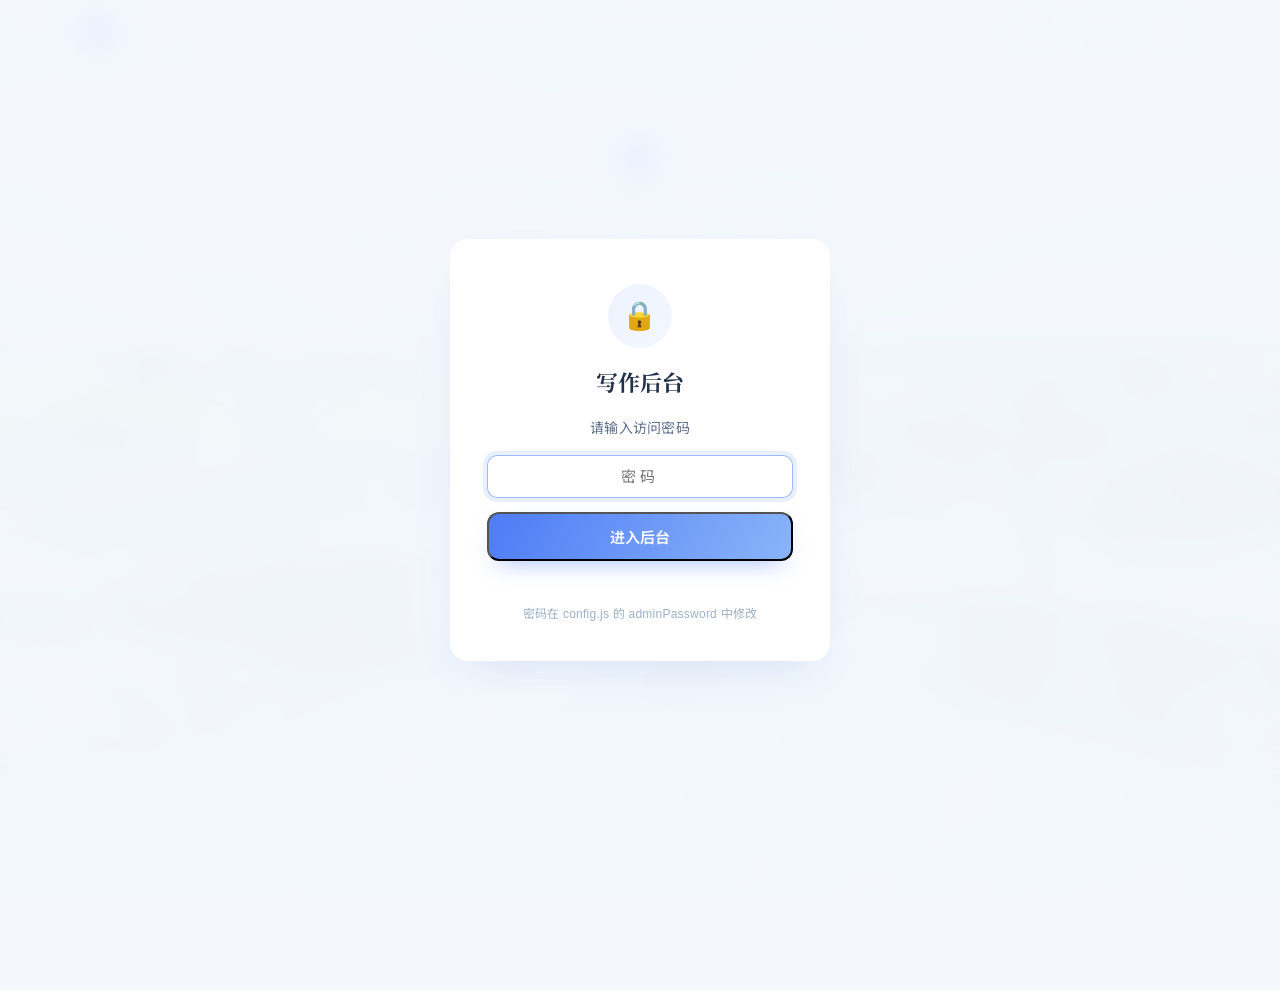
==== commit e95ba9fa: "参照博客园旧站调整字体/行内代码/引用/代码块（macOS窗口+hljs高亮+复制按钮）；迁移 CSP 2023 My Codes 文章（2023-11-16）；版本号 v9" ====
--- a/admin.html
+++ b/admin.html
@@ -8,7 +8,7 @@
   <link rel="preconnect" href="https://fonts.googleapis.com">
   <link rel="preconnect" href="https://fonts.gstatic.com" crossorigin>
   <link href="https://fonts.googleapis.com/css2?family=Noto+Serif+SC:wght@600;700&family=Noto+Sans+SC:wght@400;500;700&display=swap" rel="stylesheet">
-  <link rel="stylesheet" href="styles.css?v=6">
+  <link rel="stylesheet" href="styles.css?v=9">
   <title>写作后台 · 个人博客</title>
 </head>
 <body>
@@ -104,10 +104,10 @@
 
   <footer class="footer"></footer>
 
-  <script defer src="config.js?v=6"></script>
-  <script defer src="articles/index.bundle.js?v=6"></script>
-  <script defer src="js/markdown.js?v=6"></script>
-  <script defer src="js/main.js?v=6"></script>
-  <script defer src="js/admin.js?v=6"></script>
+  <script defer src="config.js?v=9"></script>
+  <script defer src="articles/index.bundle.js?v=9"></script>
+  <script defer src="js/markdown.js?v=9"></script>
+  <script defer src="js/main.js?v=9"></script>
+  <script defer src="js/admin.js?v=9"></script>
 </body>
 </html>
--- a/styles.css
+++ b/styles.css
@@ -26,9 +26,9 @@
   --radius: 18px;
   --radius-sm: 12px;
   --nav-h: 66px;
-  --font: 'Noto Sans SC', 'PingFang SC', 'Microsoft YaHei', system-ui, -apple-system, sans-serif;
+  --font: -apple-system, BlinkMacSystemFont, 'Segoe UI', 'PingFang SC', 'Hiragino Sans GB', 'Microsoft YaHei', 'Helvetica Neue', Arial, 'Noto Sans SC', sans-serif;
   --font-serif: 'Noto Serif SC', 'Songti SC', 'SimSun', serif;
-  --mono: 'JetBrains Mono', 'Cascadia Code', Consolas, 'Courier New', monospace;
+  --mono: 'Source Code Pro', 'Ubuntu Mono', Consolas, Menlo, Monaco, 'Courier New', monospace;
   --ease: cubic-bezier(0.25, 0.6, 0.3, 1);
 }
 
@@ -40,6 +40,7 @@
   font-family: var(--font);
   font-size: 16px;
   line-height: 1.8;
+  letter-spacing: 0.015em;
   color: var(--text);
   background: var(--bg);
   overflow-x: hidden;
@@ -335,16 +336,35 @@
 .hero-desc {
   max-width: 620px; margin: 0 auto 34px;
   color: var(--muted); font-size: 16.5px;
-  opacity: 0; animation: fadeUp 0.7s var(--ease) 0.6s forwards;
+  opacity: 0; animation: fadeUp 0.7s var(--ease) 0.68s forwards;
+}
+/* 实时时钟（Hero 区） */
+.hero-clock {
+  display: inline-flex; align-items: center; gap: 9px;
+  margin: 0 auto 26px;
+  padding: 8px 20px; border-radius: 99px;
+  background: rgba(255, 255, 255, 0.78);
+  border: 1px solid rgba(110, 150, 205, 0.24);
+  box-shadow: var(--shadow-sm);
+  backdrop-filter: blur(10px);
+  -webkit-backdrop-filter: blur(10px);
+  font-size: 14px; color: var(--muted);
+  opacity: 0; animation: fadeUp 0.7s var(--ease) 0.56s forwards;
+}
+.hero-clock-ico { font-size: 15px; line-height: 1; }
+.hero-clock-time {
+  font-family: var(--mono);
+  color: var(--accent-deep); font-weight: 600;
+  letter-spacing: 0.5px;
 }
 .hero-actions {
   display: flex; gap: 14px; justify-content: center; flex-wrap: wrap;
-  opacity: 0; animation: fadeUp 0.7s var(--ease) 0.72s forwards;
+  opacity: 0; animation: fadeUp 0.7s var(--ease) 0.8s forwards;
 }
 .hero-chips {
   display: flex; gap: 10px; justify-content: center; flex-wrap: wrap;
   margin-top: 46px;
-  opacity: 0; animation: fadeUp 0.7s var(--ease) 0.84s forwards;
+  opacity: 0; animation: fadeUp 0.7s var(--ease) 0.92s forwards;
 }
 .hero-chip {
   padding: 7px 16px; border-radius: 99px;
@@ -508,8 +528,8 @@
 }
 .article-cover img { width: 100%; height: 100%; object-fit: cover; }
 
-/* 文章正文 */
-.prose { font-size: 16px; color: #3c4658; line-height: 2; }
+/* 文章正文（排版参照博客园旧站：16px / 行高 1.8 / 字距 0.015em） */
+.prose { font-size: 16px; color: #3c4658; line-height: 1.8; letter-spacing: 0.015em; font-feature-settings: "tnum"; font-variant-numeric: tabular-nums; }
 .prose > :first-child { margin-top: 0; }
 .prose > :last-child { margin-bottom: 0; }
 .prose h2, .prose h3, .prose h4 {
@@ -539,31 +559,89 @@
 .prose .task-item input { accent-color: var(--accent); transform: translateY(2px); }
 .prose .task-item.done span { color: var(--muted-2); text-decoration: line-through; }
 .prose blockquote {
-  margin: 1.7em 0; padding: 18px 24px;
-  border-left: 3px solid var(--accent);
-  background: var(--accent-soft);
-  border-radius: 0 var(--radius-sm) var(--radius-sm) 0;
-  color: #4a5a78;
+  margin: 1.7em 0;
+  padding: 15px 18px;
+  border-left: 3px solid rgba(84, 104, 255, 0.8);
+  border-right: none; border-top: none; border-bottom: none;
+  background-color: #f7f7f7;
+  background-image: linear-gradient(180deg, #fff, #f5f5fa);
+  color: #484c7a;
+  box-shadow: 0 4px 11px 0 rgba(37, 44, 97, 0.09), 0 1px 3px 0 rgba(93, 100, 148, 0.06);
+  font-size: 14px;
+  border-radius: 4px;
 }
 .prose blockquote p { margin: 0; }
 .prose code.inline-code {
   font-family: var(--mono); font-size: 0.88em;
-  background: var(--accent-soft);
-  color: var(--accent-deep);
-  padding: 2px 8px; border-radius: 6px;
-  border: 1px solid rgba(77, 124, 246, 0.22);
-}
-.prose pre {
-  margin: 1.7em 0; padding: 22px 24px;
-  background: #1e2a44;
-  border-radius: var(--radius-sm);
+  color: #d83b64;
+  background: #f9f2f4;
+  padding: 2px 5px; border-radius: 3px;
+  border: none;
+  font-weight: 600;
+}
+/* 代码块：macOS 窗口风格 + hljs 浅色主题（参考博客园旧站） */
+.code-box {
+  position: relative;
+  margin: 1.7em 0;
+  border-radius: 8px;
+  overflow: hidden;
+  box-shadow: 0 4px 11px -2px rgba(37, 44, 97, 0.15), 0 1px 3px 0 rgba(93, 100, 148, 0.06);
+}
+.code-box .code-tools {
+  position: relative;
+  display: flex; align-items: center; gap: 10px;
+  padding: 9px 14px;
+  background: #2b2b2b;
+  color: rgba(238, 255, 255, 0.78);
+  font-size: 12.5px;
+  /* macOS 红黄绿三圆点 */
+  padding-left: 64px;
+}
+.code-box .code-tools::before {
+  content: '';
+  position: absolute; left: 14px; top: 50%;
+  width: 12px; height: 12px;
+  transform: translateY(-50%);
+  border-radius: 50%;
+  background: #fc625d;
+  box-shadow: 20px 0 #fdbc40, 40px 0 #35cd4b;
+}
+.code-box .code-lang {
+  font-family: var(--mono);
+  letter-spacing: 1px;
+  font-size: 12px;
+  text-transform: uppercase;
+}
+.code-box .code-copy {
+  margin-left: auto;
+  display: inline-flex; align-items: center; justify-content: center;
+  width: 26px; height: 24px;
+  border: none; border-radius: 6px;
+  background: rgba(255, 255, 255, 0.08);
+  color: rgba(238, 255, 255, 0.7);
+  cursor: pointer;
+  transition: background 0.2s, color 0.2s;
+}
+.code-box .code-copy:hover { background: rgba(255, 255, 255, 0.18); color: #fff; }
+.code-box pre {
+  margin: 0;
+  padding: 16px 18px;
+  background: #f5f5f5;
+  border-radius: 0;
   overflow-x: auto;
-  box-shadow: var(--shadow-sm);
-}
-.prose pre code {
-  font-family: var(--mono); font-size: 13.5px; line-height: 1.7;
-  color: #dbe7fb;
-}
+  box-shadow: none;
+}
+.code-box pre code {
+  font-family: var(--mono);
+  font-size: 13.5px;
+  line-height: 1.7;
+  color: #23263b;
+}
+/* 语法高亮（hljs cnblogs 主题配色） */
+.hljs-comment { color: #008000; }
+.hljs-keyword { color: #00f; }
+.hljs-string { color: #a31515; }
+.hljs-meta { color: #2b91af; }
 .prose hr { border: none; height: 1px; margin: 2.8em auto; width: 60%; background: linear-gradient(90deg, transparent, var(--stroke), transparent); }
 .prose img {
   border-radius: var(--radius-sm); margin: 1.7em auto;
@@ -939,6 +1017,9 @@
   /* 移动端性能：隐藏高密度纸纹层，减少滚动重绘 */
   .grain { display: none; }
   .bg-grid { background-size: 40px 40px; }
+  /* 时钟在窄屏上允许换行，避免溢出 */
+  .hero-clock { max-width: 94%; font-size: 13px; padding: 7px 14px; }
+  .hero-clock-text { white-space: normal; }
   .nav-links {
     position: fixed; top: var(--nav-h); left: 0; right: 0;
     flex-direction: column; align-items: stretch; gap: 4px;
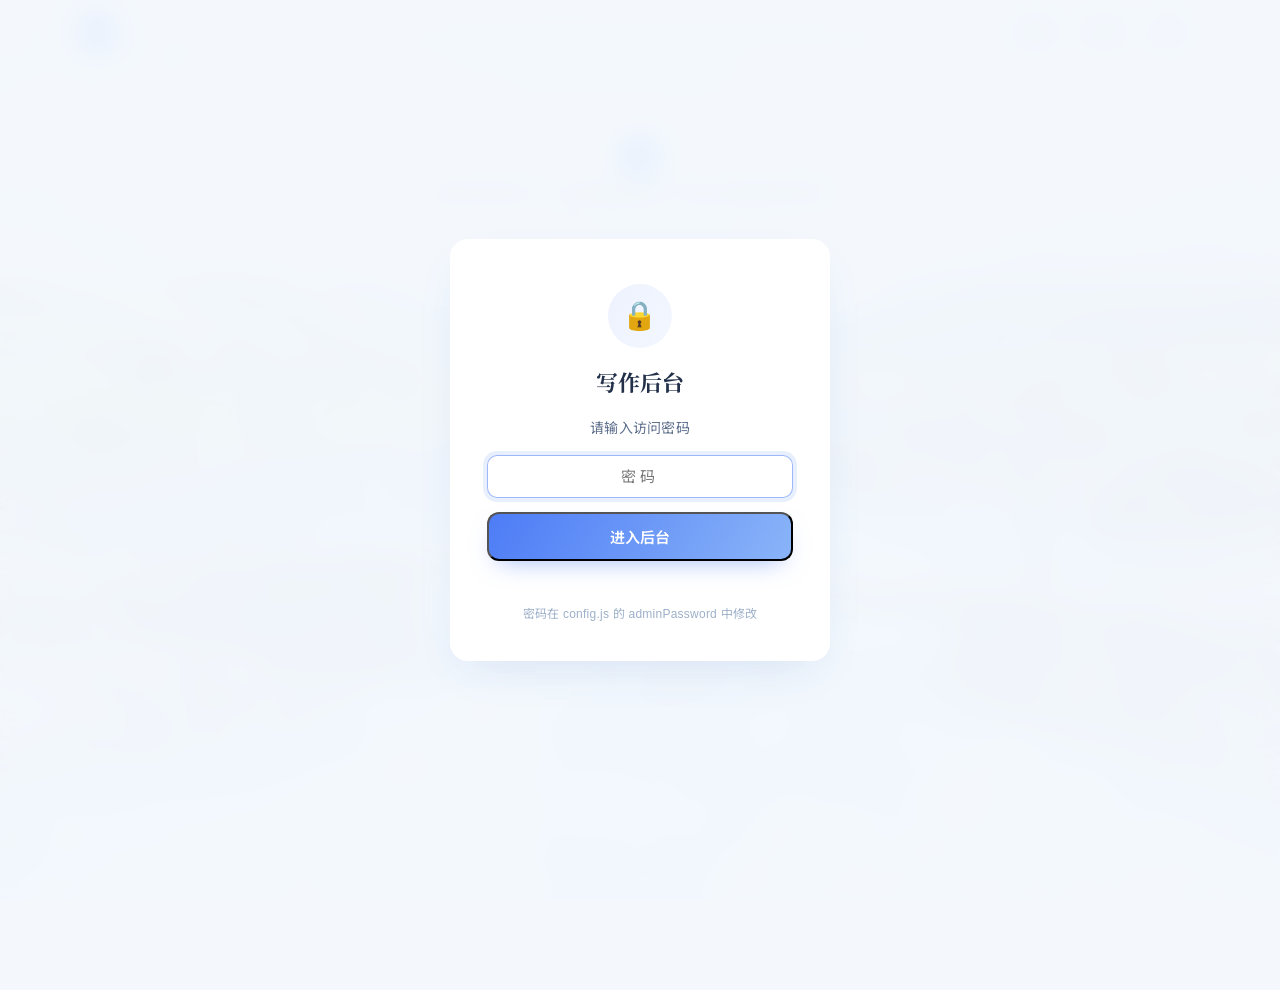
==== commit c69c6942: "屏蔽全部联系方式：socials 清空 + 页脚/关于区隐藏空社交容器；版本号 v10" ====
--- a/admin.html
+++ b/admin.html
@@ -8,7 +8,7 @@
   <link rel="preconnect" href="https://fonts.googleapis.com">
   <link rel="preconnect" href="https://fonts.gstatic.com" crossorigin>
   <link href="https://fonts.googleapis.com/css2?family=Noto+Serif+SC:wght@600;700&family=Noto+Sans+SC:wght@400;500;700&display=swap" rel="stylesheet">
-  <link rel="stylesheet" href="styles.css?v=9">
+  <link rel="stylesheet" href="styles.css?v=10">
   <title>写作后台 · 个人博客</title>
 </head>
 <body>
@@ -104,10 +104,10 @@
 
   <footer class="footer"></footer>
 
-  <script defer src="config.js?v=9"></script>
-  <script defer src="articles/index.bundle.js?v=9"></script>
-  <script defer src="js/markdown.js?v=9"></script>
-  <script defer src="js/main.js?v=9"></script>
-  <script defer src="js/admin.js?v=9"></script>
+  <script defer src="config.js?v=10"></script>
+  <script defer src="articles/index.bundle.js?v=10"></script>
+  <script defer src="js/markdown.js?v=10"></script>
+  <script defer src="js/main.js?v=10"></script>
+  <script defer src="js/admin.js?v=10"></script>
 </body>
 </html>
